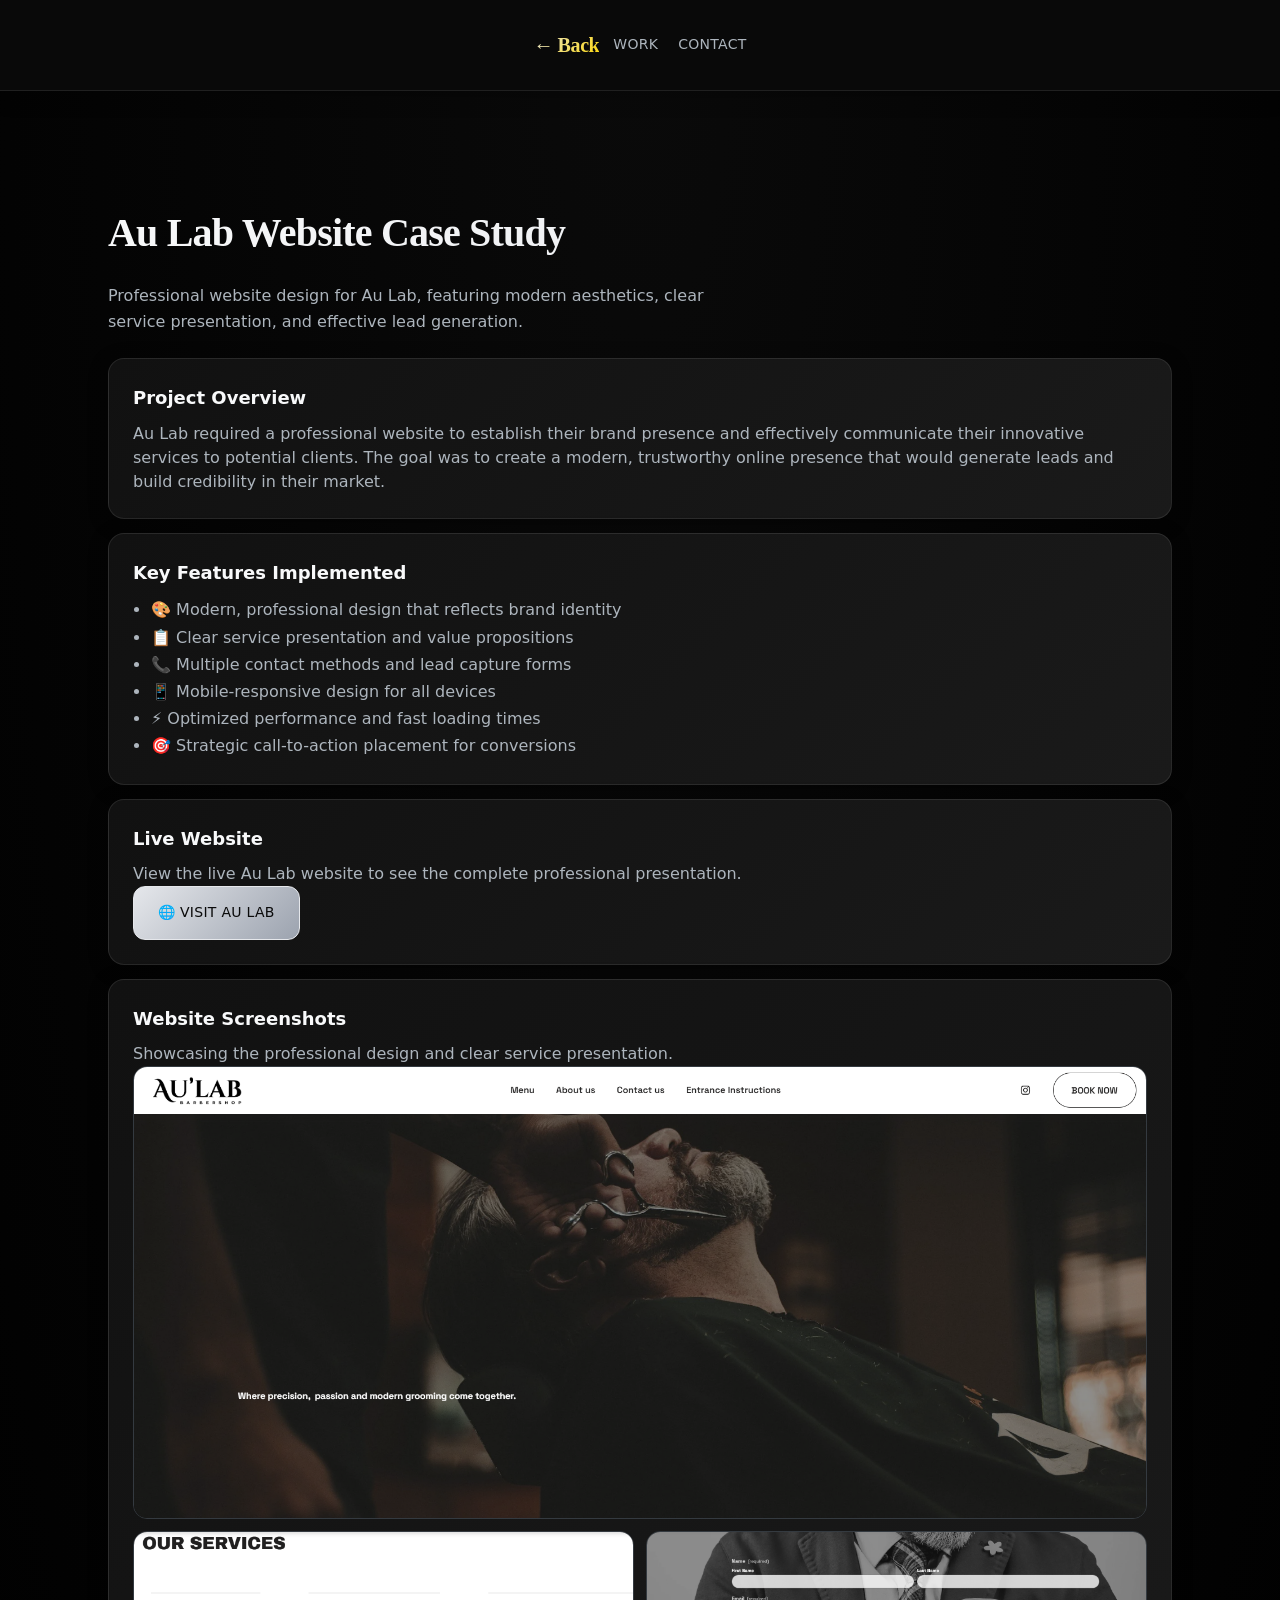
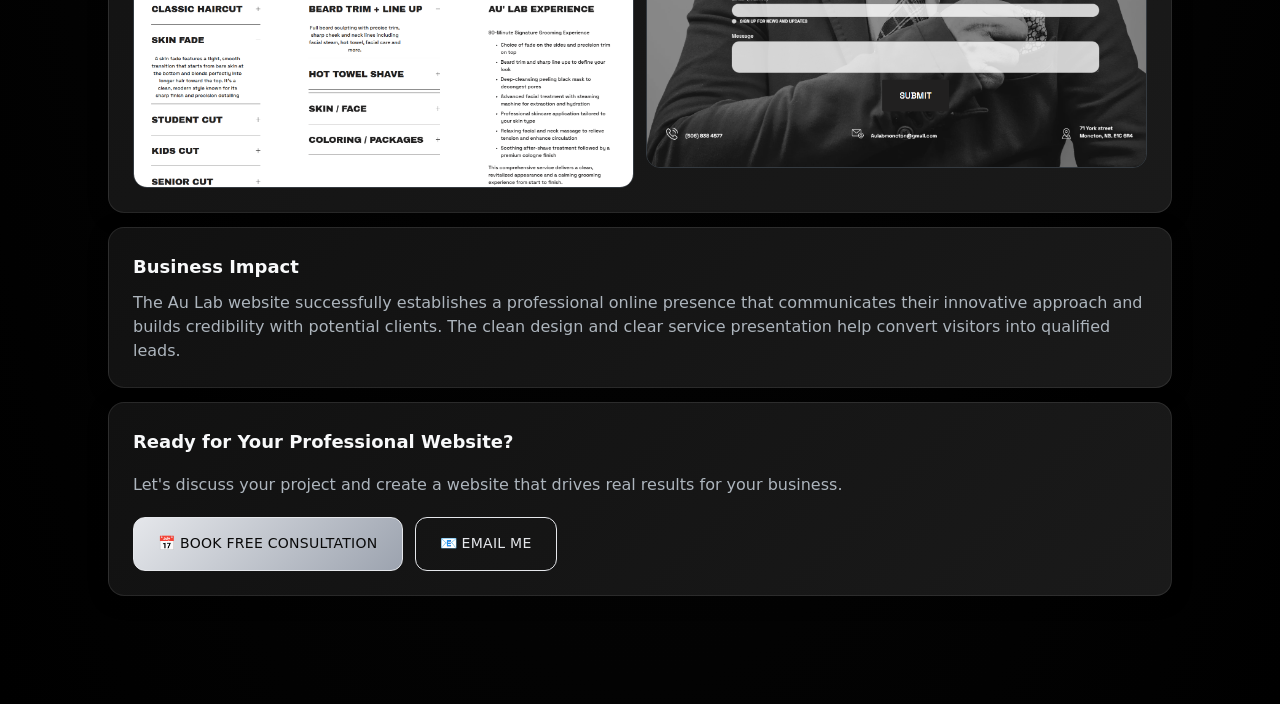
==== case-studies/barbershop.html @ aeabd838 "initial commit" ====
<!doctype html>
<html lang="en">
<head>
  <meta charset="utf-8" />
  <meta name="viewport" content="width=device-width, initial-scale=1" />
  <title>Au Lab Website Case Study — Ibrahim Jaber</title>
  <meta name="description" content="Professional website for Au Lab featuring modern design, service showcase, and lead generation. See how I created a compelling online presence for this innovative business." />
  <meta name="keywords" content="au lab website, professional services website, modern web design, lead generation, business website case study" />
  <link rel="stylesheet" href="../assets/styles.css" />
</head>

<body>
  <div class="nav">
    <div class="container" style="display:flex;align-items:center;justify-content:space-between;gap:14px;">
      <div class="brand"><a href="../index.html">← Back</a></div>
      <div class="navlinks">
        <a href="../index.html#work">Work</a>
        <a href="../index.html#contact">Contact</a>
      </div>
    </div>
  </div>

  <main class="container">
    <section class="section">
      <h2>Au Lab Website Case Study</h2>
      <p class="desc">Professional website design for Au Lab, featuring modern aesthetics, clear service presentation, and effective lead generation.</p>

      <div class="grid">
        <div class="card" style="grid-column:span 12;">
          <h3 style="margin-top:0;">Project Overview</h3>
          <p>Au Lab required a professional website to establish their brand presence and effectively communicate their innovative services to potential clients. The goal was to create a modern, trustworthy online presence that would generate leads and build credibility in their market.</p>
        </div>

        <div class="card" style="grid-column:span 12;">
          <h3 style="margin-top:0;">Key Features Implemented</h3>
          <ul style="color:var(--muted);margin:0;padding-left:18px;">
            <li>🎨 Modern, professional design that reflects brand identity</li>
            <li>📋 Clear service presentation and value propositions</li>
            <li>📞 Multiple contact methods and lead capture forms</li>
            <li>📱 Mobile-responsive design for all devices</li>
            <li>⚡ Optimized performance and fast loading times</li>
            <li>🎯 Strategic call-to-action placement for conversions</li>
          </ul>
        </div>

        <div class="card" style="grid-column:span 12;">
          <h3 style="margin-top:0;">Live Website</h3>
          <p style="color:var(--muted);margin-top:0;">View the live Au Lab website to see the complete professional presentation.</p>
          <a class="btn primary" href="https://aulab.net" target="_blank" rel="noopener">🌐 Visit Au Lab</a>
        </div>

        <div class="card" style="grid-column:span 12;">
          <h3 style="margin-top:0;">Website Screenshots</h3>
          <p style="color:var(--muted);margin-top:0;">Showcasing the professional design and clear service presentation.</p>
          <div style="display:grid;grid-template-columns:repeat(12,1fr);gap:12px;">
            <img src="../assets/img/barbershop/home-page.png" alt="Au Lab home page showcasing professional services" style="width:100%;border-radius:14px;border:1px solid var(--line);grid-column:span 12;">
            <img src="../assets/img/barbershop/services.png" alt="Au Lab services section with detailed offerings" style="width:100%;border-radius:14px;border:1px solid var(--line);grid-column:span 6;">
            <img src="../assets/img/barbershop/contact-us.png" alt="Au Lab contact section with lead generation" style="width:100%;border-radius:14px;border:1px solid var(--line);grid-column:span 6;">
          </div>
        </div>

        <div class="card" style="grid-column:span 12;">
          <h3 style="margin-top:0;">Business Impact</h3>
          <p>The Au Lab website successfully establishes a professional online presence that communicates their innovative approach and builds credibility with potential clients. The clean design and clear service presentation help convert visitors into qualified leads.</p>
        </div>

        <div class="card" style="grid-column:span 12;">
          <h3 style="margin-bottom: 16px;">Ready for Your Professional Website?</h3>
          <p style="margin-bottom: 20px; color: var(--muted);">Let's discuss your project and create a website that drives real results for your business.</p>
          <div style="display: flex; gap: 12px; flex-wrap: wrap;">
            <a class="btn primary" href="https://calendly.com/jber595/free-30-min-website-audit-and-consultation" target="_blank" rel="noopener">📅 Book Free Consultation</a>
            <a class="btn secondary" href="mailto:Jber595@gmail.com?subject=Website%20Project%20Inquiry">📧 Email Me</a>
          </div>
        </div>
      </div>
    </section>
  </main>
</body>
</html>
---- assets/styles.css ----
:root{
    /* Obsidian & Platinum Luxury Theme */
    --bg:#0a0a0a;           /* Deep obsidian black */
    --card:#111111;         /* Rich charcoal */
    --card-alt:#1a1a1a;     /* Slightly lighter charcoal */
    --text:#f8f9fa;          /* Platinum white */
    --text-secondary:#e9ecef; /* Silver */
    --muted:#adb5bd;         /* Muted silver */
    --line:#343a40;          /* Dark metallic */
    --accent:#e5e7eb;        /* Platinum silver */
    --accent-light:#f9fafb;  /* Bright platinum */
    --accent-gold:#ffd700;   /* Subtle gold accent */
    --shadow:rgba(0,0,0,0.3);      /* Deep shadows */
    --shadow-hover:rgba(0,0,0,0.5); /* Dramatic hover */
    --glow:rgba(229,231,235,0.1);  /* Subtle metallic glow */

    /* Premium spacing */
    --space-xs:0.5rem;
    --space-sm:0.75rem;
    --space-md:1rem;
    --space-lg:1.5rem;
    --space-xl:2rem;
    --space-2xl:3rem;

    /* Luxury radii */
    --radius-sm:6px;
    --radius-md:12px;
    --radius-lg:16px;
    --radius-xl:24px;
  }
  
  *{box-sizing:border-box}
  html,body{margin:0;padding:0}
  body{
    font-family: 'Inter', ui-sans-serif, system-ui, -apple-system, Segoe UI, Roboto, Arial, sans-serif;
    font-weight:400;
    font-size:16px;
    line-height:1.7;
    background: radial-gradient(ellipse at top, var(--bg) 0%, #000000 100%);
    color:var(--text);
    -webkit-font-smoothing:antialiased;
    -moz-osx-font-smoothing:grayscale;
  }
  
  html{scroll-behavior:smooth}

  a{color:inherit;text-decoration:none}
  a:hover{opacity:.8}

  .btn:focus-visible,
  a:focus-visible{
    outline:2px solid var(--accent);
    outline-offset:2px;
  }
  
  .container{max-width:1100px;margin:0 auto;padding:28px 18px}
  .nav{
    display:flex;align-items:center;justify-content:space-between;
    position:sticky;top:0;backdrop-filter: blur(20px);
    background: rgba(10,10,10,0.95);
    border-bottom:1px solid rgba(229,231,235,0.1);
    box-shadow: 0 4px 20px var(--shadow);
    z-index:10;
    transition: all 0.4s cubic-bezier(0.4,0,0.2,1);
  }
  .brand{
    font-family:'Playfair Display', serif;
    font-weight:600;
    font-size:20px;
    letter-spacing:-0.02em;
    background: linear-gradient(135deg, var(--accent) 0%, var(--accent-gold) 100%);
    -webkit-background-clip:text;
    -webkit-text-fill-color:transparent;
    background-clip:text;
  }
  .navlinks{display:flex;gap:20px;flex-wrap:wrap}
  .navlinks a{
    color:var(--muted);
    font-weight:500;
    font-size:14px;
    letter-spacing:0.02em;
    text-transform:uppercase;
    transition: all 0.3s ease;
  }
  .navlinks a:hover{color:var(--accent)}
  .navlinks a.active{color:var(--accent);font-weight:600}
  
  .hero{padding:6rem 0 4rem;text-align:center}
  .kicker{
    color:var(--accent);
    font-family:'Playfair Display', serif;
    font-weight:500;
    font-size:16px;
    letter-spacing:0.2em;
    text-transform:uppercase;
    margin-bottom:16px;
    opacity:0.9;
  }
  h1{
    font-family:'Playfair Display', serif;
    font-weight:600;
    font-size:clamp(3rem, 8vw, 4.5rem);
    line-height:1.1;
    margin:0 0 24px;
    background: linear-gradient(135deg, var(--text) 0%, var(--accent) 100%);
    -webkit-background-clip:text;
    -webkit-text-fill-color:transparent;
    background-clip:text;
    letter-spacing:-0.02em;
  }
  .sub{max-width:680px;color:var(--muted);font-size:18px;margin:0 auto 32px;line-height:1.6;font-weight:400}

  /* Proof Bar */
  .proof-bar{
    background: linear-gradient(135deg, var(--card) 0%, var(--card-alt) 100%);
    border:1px solid rgba(229,231,235,0.1);
    border-radius:16px;
    padding:32px;
    margin:3rem 0;
    box-shadow: 0 8px 32px var(--shadow);
  }
  .proof-grid{display:grid;grid-template-columns:repeat(auto-fit,minmax(160px,1fr));gap:32px;text-align:center}
  .proof-number{
    font-family:'Playfair Display', serif;
    font-size:36px;
    font-weight:700;
    color:var(--accent);
    margin-bottom:8px;
    background: linear-gradient(135deg, var(--accent) 0%, var(--accent-gold) 50%);
    -webkit-background-clip:text;
    -webkit-text-fill-color:transparent;
    background-clip:text;
  }
  .proof-label{color:var(--muted);font-size:12px;text-transform:uppercase;letter-spacing:0.15em;font-weight:500}

  .cta{display:flex;gap:12px;flex-wrap:wrap;margin:18px 0 6px}
  .btn{
    display:inline-flex;align-items:center;justify-content:center;
    padding:14px 24px;
    border-radius:12px;
    border:1px solid rgba(229,231,235,0.2);
    background: linear-gradient(135deg, var(--card) 0%, var(--card-alt) 100%);
    color:var(--text);
    font-weight:500;
    font-size:14px;
    letter-spacing:0.02em;
    text-transform:uppercase;
    transition: all 0.3s cubic-bezier(0.4,0,0.2,1);
    cursor:pointer;
    position:relative;
    overflow:hidden;
  }

  .btn::before{
    content:'';
    position:absolute;
    top:0;left:0;right:0;bottom:0;
    background: linear-gradient(135deg, rgba(229,231,235,0.1) 0%, rgba(255,215,0,0.05) 100%);
    opacity:0;
    transition: opacity 0.3s ease;
  }

  .btn:hover{
    transform: translateY(-2px);
    border-color: var(--accent);
    box-shadow: 0 8px 25px var(--shadow-hover), 0 0 20px rgba(229,231,235,0.1);
  }

  .btn:hover::before{opacity:1}

  .btn.primary{
    background: linear-gradient(135deg, var(--accent) 0%, #9ca3af 100%);
    color: var(--bg);
    border-color: var(--accent);
  }

  .btn.primary:hover{
    background: linear-gradient(135deg, #f9fafb 0%, var(--accent) 100%);
    color: var(--bg);
    box-shadow: 0 8px 25px rgba(229,231,235,0.3), 0 0 30px rgba(229,231,235,0.2);
  }

  .btn.secondary{
    background: transparent;
    color: var(--accent);
    border-color: var(--accent);
  }

  .btn.secondary:hover{
    background: rgba(229,231,235,0.1);
    color: var(--accent-light);
  }
  
  .grid{display:grid;grid-template-columns:repeat(12,1fr);gap:14px;margin:22px 0}
  .card{
    grid-column: span 6;
    background: linear-gradient(135deg, var(--card) 0%, var(--card-alt) 100%);
    border:1px solid rgba(229,231,235,0.1);
    border-radius:16px;
    padding:24px;
    box-shadow: 0 4px 20px var(--shadow);
    transition: all 0.4s cubic-bezier(0.4,0,0.2,1);
    position:relative;
    overflow:hidden;
  }

  .card::before{
    content:'';
    position:absolute;
    top:0;left:0;right:0;bottom:0;
    background: linear-gradient(135deg, rgba(229,231,235,0.05) 0%, transparent 50%);
    opacity:0;
    transition: opacity 0.3s ease;
  }

  .card:hover{
    transform: translateY(-4px);
    box-shadow: 0 12px 40px var(--shadow-hover), 0 0 20px rgba(229,231,235,0.1);
    border-color: rgba(229,231,235,0.2);
  }

  .card:hover::before{opacity:1}

  .card h3{margin:0 0 8px;font-size:18px;font-weight:600}
  .card p{margin:0;color:var(--muted);line-height:1.5}

  /* Package Cards */
  .package-card{position:relative;text-align:center}
  .package-card ul{text-align:left;margin:16px 0;padding-left:20px}
  .package-card li{margin-bottom:8px}
  .package-card.featured{border-color:var(--accent);box-shadow:0 0 0 2px rgba(59,130,246,0.1)}
  .package-card .badge{position:absolute;top:-12px;left:50%;transform:translateX(-50%);background:var(--accent);color:white;padding:4px 12px;border-radius:20px;font-size:12px;font-weight:600}

  /* Process Section */
  .process-grid{display:grid;grid-template-columns:repeat(auto-fit,minmax(250px,1fr));gap:32px;margin:40px 0}
  .process-step{text-align:center}
  .step-number{
    font-family:'Playfair Display', serif;
    font-size:36px;
    font-weight:700;
    margin-bottom:8px;
    background: linear-gradient(135deg, var(--accent) 0%, var(--accent-gold) 100%);
    -webkit-background-clip:text;
    -webkit-text-fill-color:transparent;
    background-clip:text;
  }
  .process-step h4{margin:0 0 8px;font-size:18px}
  .process-step p{margin:0;color:var(--muted);line-height:1.5}

  .section{margin:5rem 0}
  .section h2{
    font-family:'Playfair Display', serif;
    font-weight:600;
    margin:0 0 16px;
    font-size:clamp(2rem, 5vw, 2.5rem);
    letter-spacing:-0.02em;
    background: linear-gradient(135deg, var(--text) 0%, var(--accent) 100%);
    -webkit-background-clip:text;
    -webkit-text-fill-color:transparent;
    background-clip:text;
  }
  .section .desc{color:var(--muted);margin:0 0 24px;font-size:16px;line-height:1.6;max-width:600px}

  /* About section layout */
  .about-content{display:grid;grid-template-columns:200px 1fr;gap:32px;align-items:start;margin-top:24px}
  .headshot{
    width:100%;
    height:200px;
    object-fit:cover;
    border-radius:12px;
    border:2px solid rgba(229,231,235,0.2);
    box-shadow:0 8px 24px var(--shadow);
  }
  .about-text .desc{margin-bottom:16px}
  
  .work{
    display:grid;grid-template-columns:repeat(12,1fr);gap:14px;
  }
  .workItem{
    grid-column: span 6;
    background: linear-gradient(135deg, var(--card) 0%, var(--card-alt) 100%);
    border:1px solid rgba(229,231,235,0.1);
    border-radius:16px;
    overflow:hidden;
    box-shadow: 0 4px 20px var(--shadow);
    transition: all 0.4s cubic-bezier(0.4,0,0.2,1);
    text-decoration: none;
    color: inherit;
    position:relative;
  }

  /* Gradient border effect */
  .workItem::after{
    content:'';
    position:absolute;
    top:-1px;left:-1px;right:-1px;bottom:-1px;
    background: linear-gradient(135deg, var(--accent) 0%, var(--accent-gold) 100%);
    border-radius:17px;
    z-index:-1;
    opacity:0;
    transition: opacity 0.3s ease;
  }

  .workItem::before{
    content:'';
    position:absolute;
    top:0;left:0;right:0;bottom:0;
    background: linear-gradient(135deg, rgba(229,231,235,0.05) 0%, transparent 50%);
    opacity:0;
    transition: opacity 0.3s ease;
  }

  .workItem:hover{
    transform: translateY(-6px);
    box-shadow: 0 16px 40px var(--shadow-hover), 0 0 25px rgba(229,231,235,0.15);
    border-color: rgba(229,231,235,0.3);
  }

  .workItem:hover::after{opacity:0.6}
  .workItem:hover::before{opacity:1}

  /* Ensure content stays above borders */
  .workItem > *{position:relative;z-index:1}

  .thumb{
    height:160px;
    background: linear-gradient(135deg, var(--accent-light) 0%, rgba(59,130,246,0.1) 100%);
    border-bottom:1px solid var(--line);
    display: flex;
    align-items: center;
    justify-content: center;
    font-size: 48px;
    color: var(--accent);
    overflow: hidden;
  }

  .thumb img{
    width: 100%;
    height: 100%;
    object-fit: cover;
    border-radius: 12px;
    transition: transform 0.3s ease;
  }

  .workItem:hover .thumb img{
    transform: scale(1.05);
  }
  .workBody{padding:14px}
  .workTitle{display:flex;align-items:center;justify-content:space-between;gap:10px}
  .badge{
    font-size:12px;color:var(--accent);font-weight:500;
    border:1px solid var(--accent-light);
    background: var(--accent-light);
    padding:4px 8px;border-radius:12px;
  }

  .meta{margin-top:8px;color:var(--muted);font-size:14px}
  
  .footer{
    border-top:1px solid rgba(229,231,235,0.1);
    margin-top:80px;
    padding:40px 0;
    color:var(--muted);
    font-size:14px;
    text-align: center;
    background: linear-gradient(135deg, var(--card-alt) 0%, var(--bg) 100%);
  }
  
  code{
    background: rgba(32,38,52,.45);
    padding:2px 6px;
    border-radius:8px;
    border:1px solid rgba(32,38,52,.8);
  }
  
  /* Scroll Reveal Animations */
  .reveal {
    opacity: 0;
    transform: translateY(30px);
    transition: all 0.6s cubic-bezier(0.4, 0, 0.2, 1);
  }

  .reveal.show {
    opacity: 1;
    transform: translateY(0);
  }

  /* Stagger delays */
  .delay-1 { transition-delay: 0.1s; }
  .delay-2 { transition-delay: 0.2s; }
  .delay-3 { transition-delay: 0.3s; }
  .delay-4 { transition-delay: 0.4s; }
  .delay-5 { transition-delay: 0.5s; }

  /* Respect reduced motion */
  @media (prefers-reduced-motion: reduce) {
    .reveal {
      opacity: 1;
      transform: none;
      transition: none;
    }
  }

  /* Active nav highlighting */
  .navlinks a.active {
    color: var(--accent);
    font-weight: 600;
  }

  /* Calendly Widget Styling */
  .calendly-inline-widget {
    margin: 24px 0;
    border-radius: 16px;
    overflow: hidden;
    box-shadow: 0 8px 32px var(--shadow), 0 0 20px rgba(229,231,235,0.1);
    border:1px solid rgba(229,231,235,0.1);
  }

  @media (max-width: 768px){
    .container{padding:24px 20px}
    .hero{padding:4rem 0 3rem}
    .navlinks{display:none} /* Hide nav on mobile for cleaner look */
    .cta{flex-direction:column;gap:16px}
    .btn{width:100%;justify-content:center;padding:16px 20px}
    .card{grid-column: span 12;padding:20px}
    .workItem{grid-column: span 12}
    .section{margin:4rem 0}

    /* Mobile responsive for premium sections */
    .proof-grid{grid-template-columns:repeat(2,1fr);gap:20px}
    .proof-bar{padding:24px 20px}
    .process-grid{grid-template-columns:1fr;gap:24px}
    .step-number{font-size:28px}

    /* About section mobile */
    .about-content{grid-template-columns:1fr;text-align:center}
    .headshot{width:150px;height:150px;margin:0 auto}

    /* Mobile Calendly widget */
    .calendly-inline-widget {
      height: 600px !important;
      min-width: 100% !important;
    }

    /* Mobile typography adjustments */
    h1{font-size:clamp(2.5rem, 10vw, 3.5rem)}
    .kicker{font-size:14px;margin-bottom:12px}
    .sub{font-size:16px;margin-bottom:24px}
  }
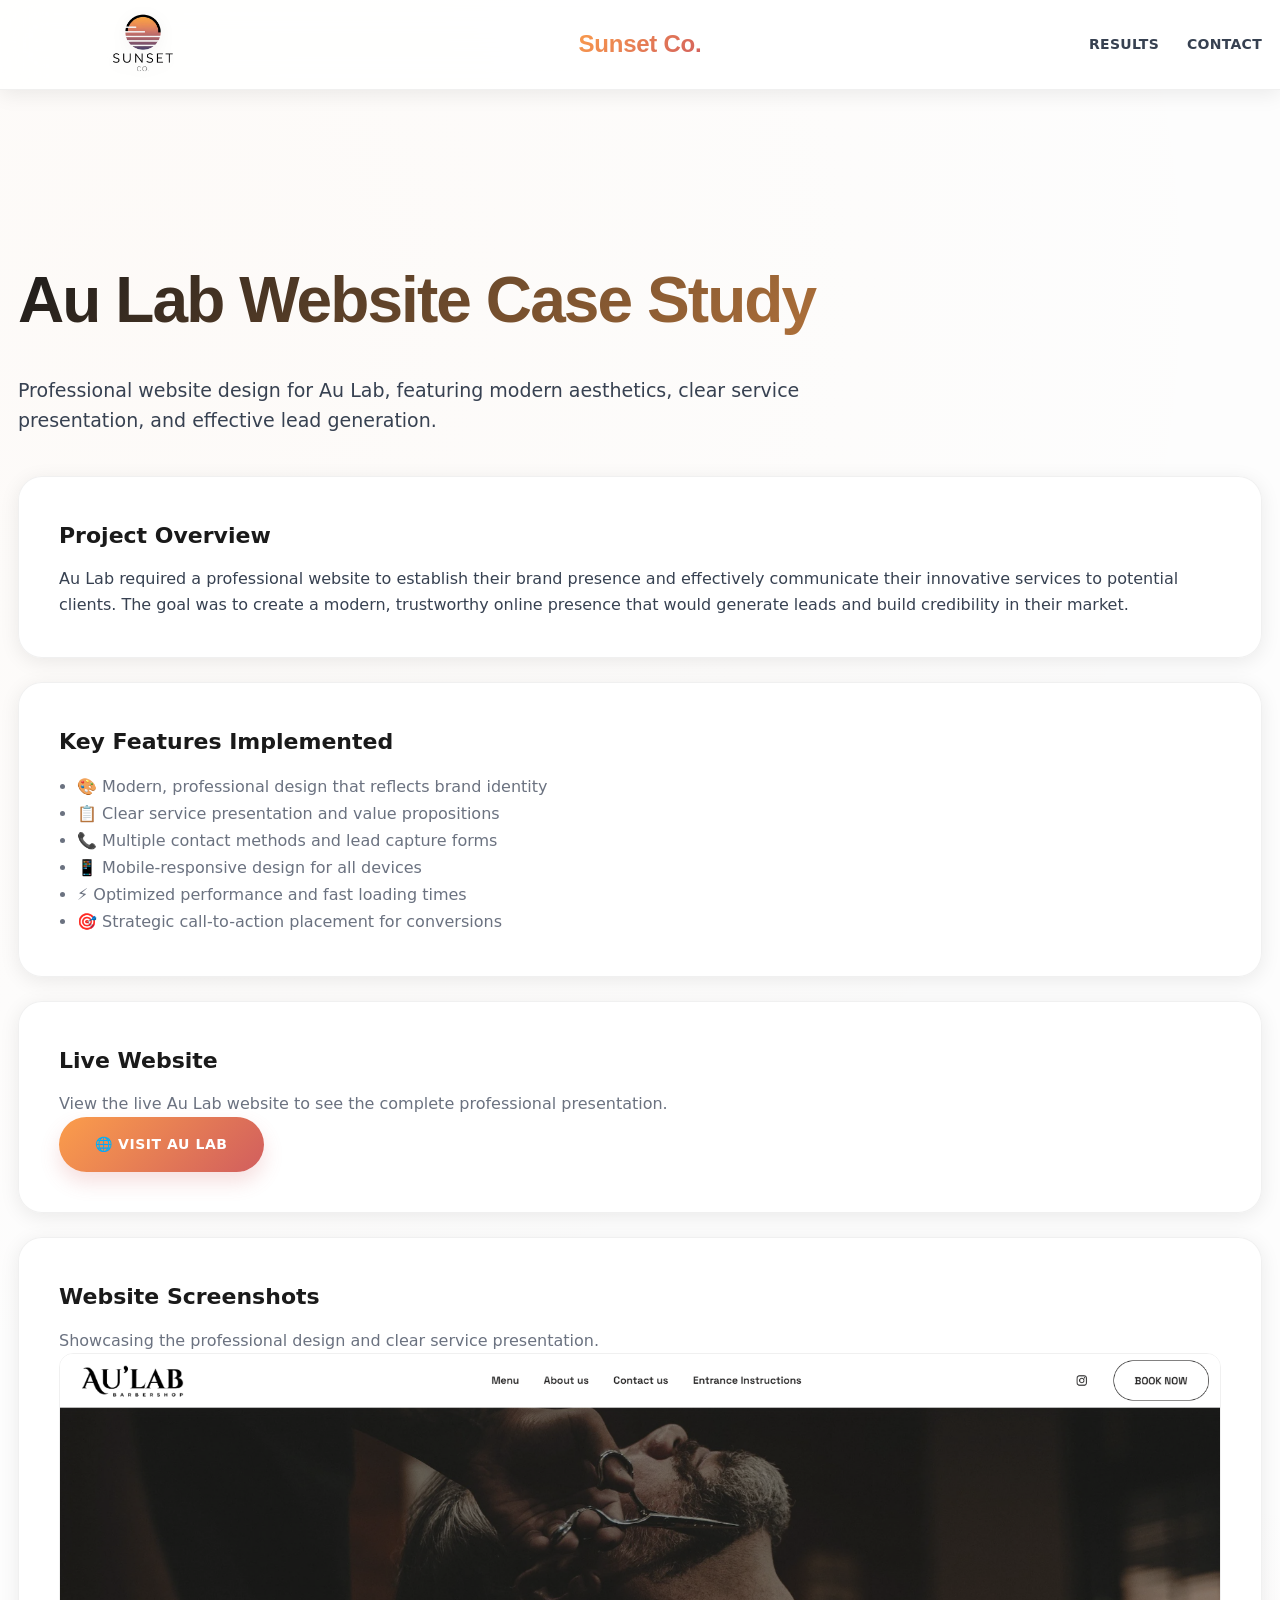
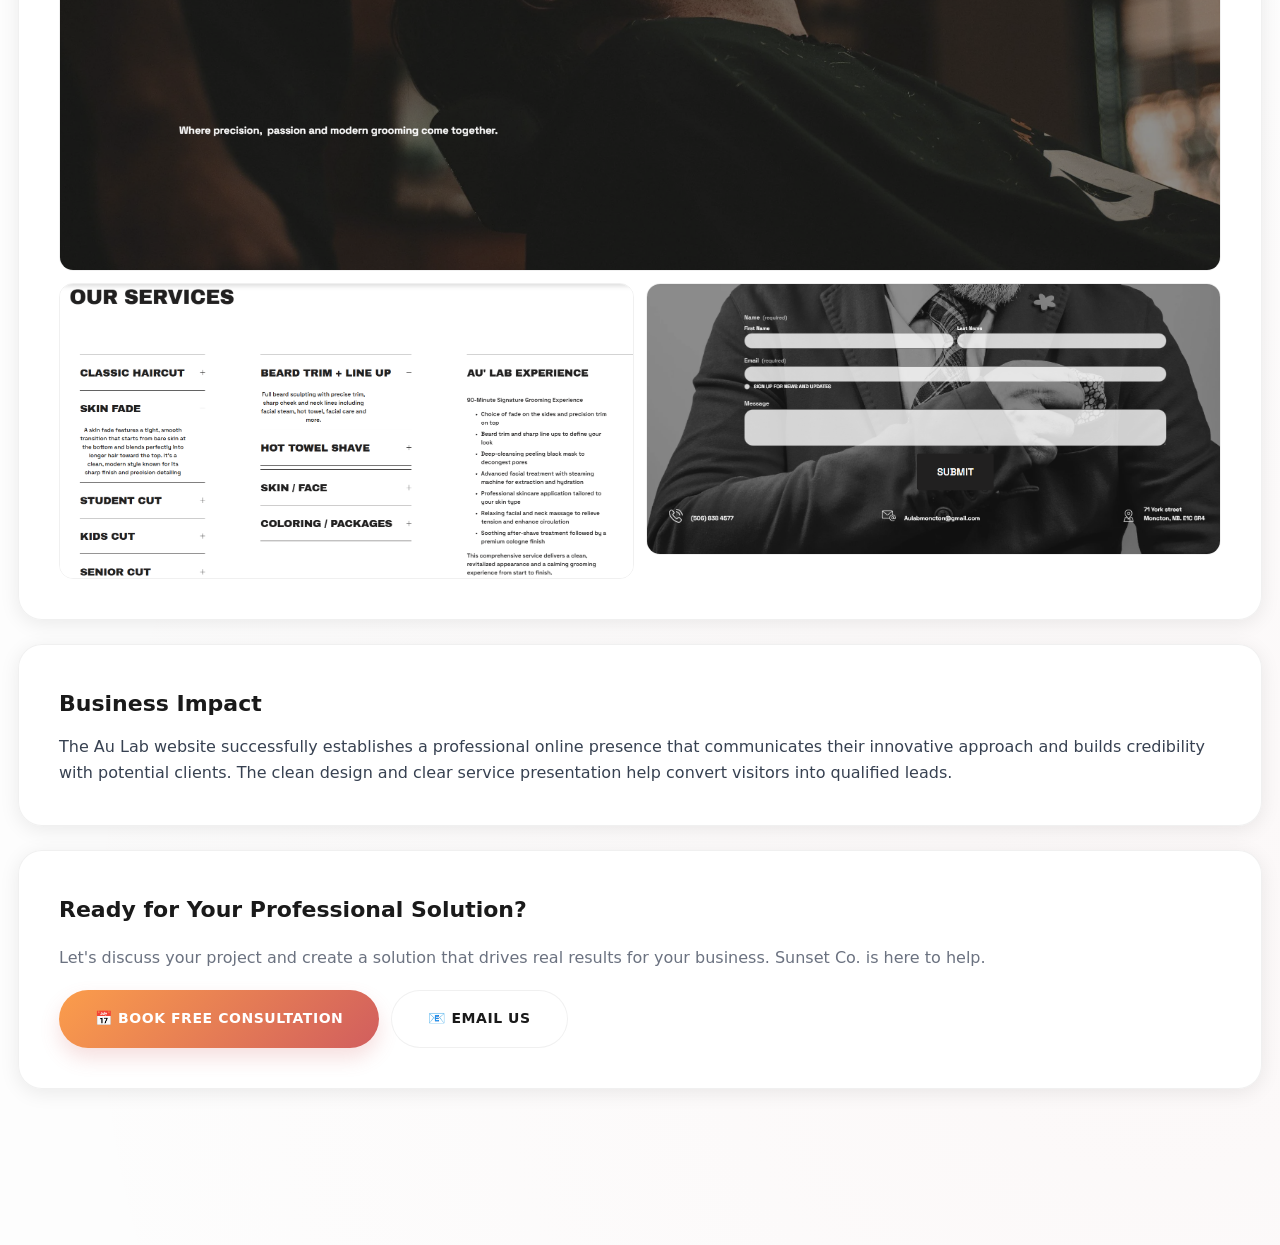
==== commit 0b6fba50: "update site theme and added more projects" ====
--- a/case-studies/barbershop.html
+++ b/case-studies/barbershop.html
@@ -1,20 +1,28 @@
 <!doctype html>
 <html lang="en">
+
 <head>
   <meta charset="utf-8" />
   <meta name="viewport" content="width=device-width, initial-scale=1" />
-  <title>Au Lab Website Case Study — Ibrahim Jaber</title>
-  <meta name="description" content="Professional website for Au Lab featuring modern design, service showcase, and lead generation. See how I created a compelling online presence for this innovative business." />
-  <meta name="keywords" content="au lab website, professional services website, modern web design, lead generation, business website case study" />
+  <title>Au Lab Professional Site — Sunset Co. Case Study</title>
+  <meta name="description"
+    content="Professional website for Au Lab featuring modern design, service showcase, and lead generation. See how I created a compelling online presence for this innovative business." />
+  <meta name="keywords"
+    content="au lab website, professional services website, modern web design, lead generation, business website case study" />
   <link rel="stylesheet" href="../assets/styles.css" />
 </head>
 
 <body>
   <div class="nav">
-    <div class="container" style="display:flex;align-items:center;justify-content:space-between;gap:14px;">
-      <div class="brand"><a href="../index.html">← Back</a></div>
-      <div class="navlinks">
-        <a href="../index.html#work">Work</a>
+    <div class="container nav-container">
+      <div class="nav-left">
+        <a href="../index.html">
+          <img src="../assets/img/logo/logo-transparent.png" alt="Sunset Co. Logo" class="nav-logo">
+        </a>
+      </div>
+      <div class="brand">Sunset Co.</div>
+      <div class="navlinks nav-right">
+        <a href="../index.html#work">Results</a>
         <a href="../index.html#contact">Contact</a>
       </div>
     </div>
@@ -23,12 +31,15 @@
   <main class="container">
     <section class="section">
       <h2>Au Lab Website Case Study</h2>
-      <p class="desc">Professional website design for Au Lab, featuring modern aesthetics, clear service presentation, and effective lead generation.</p>
+      <p class="desc">Professional website design for Au Lab, featuring modern aesthetics, clear service presentation,
+        and effective lead generation.</p>
 
       <div class="grid">
         <div class="card" style="grid-column:span 12;">
           <h3 style="margin-top:0;">Project Overview</h3>
-          <p>Au Lab required a professional website to establish their brand presence and effectively communicate their innovative services to potential clients. The goal was to create a modern, trustworthy online presence that would generate leads and build credibility in their market.</p>
+          <p>Au Lab required a professional website to establish their brand presence and effectively communicate their
+            innovative services to potential clients. The goal was to create a modern, trustworthy online presence that
+            would generate leads and build credibility in their market.</p>
         </div>
 
         <div class="card" style="grid-column:span 12;">
@@ -45,35 +56,44 @@
 
         <div class="card" style="grid-column:span 12;">
           <h3 style="margin-top:0;">Live Website</h3>
-          <p style="color:var(--muted);margin-top:0;">View the live Au Lab website to see the complete professional presentation.</p>
+          <p style="color:var(--muted);margin-top:0;">View the live Au Lab website to see the complete professional
+            presentation.</p>
           <a class="btn primary" href="https://aulab.net" target="_blank" rel="noopener">🌐 Visit Au Lab</a>
         </div>
 
         <div class="card" style="grid-column:span 12;">
           <h3 style="margin-top:0;">Website Screenshots</h3>
-          <p style="color:var(--muted);margin-top:0;">Showcasing the professional design and clear service presentation.</p>
+          <p style="color:var(--muted);margin-top:0;">Showcasing the professional design and clear service presentation.
+          </p>
           <div style="display:grid;grid-template-columns:repeat(12,1fr);gap:12px;">
-            <img src="../assets/img/barbershop/home-page.png" alt="Au Lab home page showcasing professional services" style="width:100%;border-radius:14px;border:1px solid var(--line);grid-column:span 12;">
-            <img src="../assets/img/barbershop/services.png" alt="Au Lab services section with detailed offerings" style="width:100%;border-radius:14px;border:1px solid var(--line);grid-column:span 6;">
-            <img src="../assets/img/barbershop/contact-us.png" alt="Au Lab contact section with lead generation" style="width:100%;border-radius:14px;border:1px solid var(--line);grid-column:span 6;">
+            <img src="../assets/img/barbershop/home-page.png" alt="Au Lab home page showcasing professional services"
+              style="width:100%;border-radius:14px;border:1px solid var(--line);grid-column:span 12;">
+            <img src="../assets/img/barbershop/services.png" alt="Au Lab services section with detailed offerings"
+              style="width:100%;border-radius:14px;border:1px solid var(--line);grid-column:span 6;">
+            <img src="../assets/img/barbershop/contact-us.png" alt="Au Lab contact section with lead generation"
+              style="width:100%;border-radius:14px;border:1px solid var(--line);grid-column:span 6;">
           </div>
         </div>
 
         <div class="card" style="grid-column:span 12;">
           <h3 style="margin-top:0;">Business Impact</h3>
-          <p>The Au Lab website successfully establishes a professional online presence that communicates their innovative approach and builds credibility with potential clients. The clean design and clear service presentation help convert visitors into qualified leads.</p>
+          <p>The Au Lab website successfully establishes a professional online presence that communicates their
+            innovative approach and builds credibility with potential clients. The clean design and clear service
+            presentation help convert visitors into qualified leads.</p>
         </div>
 
         <div class="card" style="grid-column:span 12;">
-          <h3 style="margin-bottom: 16px;">Ready for Your Professional Website?</h3>
-          <p style="margin-bottom: 20px; color: var(--muted);">Let's discuss your project and create a website that drives real results for your business.</p>
+          <h3 style="margin-bottom: 16px;">Ready for Your Professional Solution?</h3>
+          <p style="margin-bottom: 20px; color: var(--muted);">Let's discuss your project and create a solution that
+            drives real results for your business. Sunset Co. is here to help.</p>
           <div style="display: flex; gap: 12px; flex-wrap: wrap;">
-            <a class="btn primary" href="https://calendly.com/jber595/free-30-min-website-audit-and-consultation" target="_blank" rel="noopener">📅 Book Free Consultation</a>
-            <a class="btn secondary" href="mailto:Jber595@gmail.com?subject=Website%20Project%20Inquiry">📧 Email Me</a>
+            <a class="btn primary" href="#contact">📅 Book Free Consultation</a>
+            <a class="btn secondary" href="mailto:contact@sunsetco.com">📧 Email Us</a>
           </div>
         </div>
       </div>
     </section>
   </main>
 </body>
-</html>
+
+</html>
--- a/assets/styles.css
+++ b/assets/styles.css
@@ -1,450 +1,912 @@
-:root{
-    /* Obsidian & Platinum Luxury Theme */
-    --bg:#0a0a0a;           /* Deep obsidian black */
-    --card:#111111;         /* Rich charcoal */
-    --card-alt:#1a1a1a;     /* Slightly lighter charcoal */
-    --text:#f8f9fa;          /* Platinum white */
-    --text-secondary:#e9ecef; /* Silver */
-    --muted:#adb5bd;         /* Muted silver */
-    --line:#343a40;          /* Dark metallic */
-    --accent:#e5e7eb;        /* Platinum silver */
-    --accent-light:#f9fafb;  /* Bright platinum */
-    --accent-gold:#ffd700;   /* Subtle gold accent */
-    --shadow:rgba(0,0,0,0.3);      /* Deep shadows */
-    --shadow-hover:rgba(0,0,0,0.5); /* Dramatic hover */
-    --glow:rgba(229,231,235,0.1);  /* Subtle metallic glow */
-
-    /* Premium spacing */
-    --space-xs:0.5rem;
-    --space-sm:0.75rem;
-    --space-md:1rem;
-    --space-lg:1.5rem;
-    --space-xl:2rem;
-    --space-2xl:3rem;
-
-    /* Luxury radii */
-    --radius-sm:6px;
-    --radius-md:12px;
-    --radius-lg:16px;
-    --radius-xl:24px;
-  }
-  
-  *{box-sizing:border-box}
-  html,body{margin:0;padding:0}
-  body{
-    font-family: 'Inter', ui-sans-serif, system-ui, -apple-system, Segoe UI, Roboto, Arial, sans-serif;
-    font-weight:400;
-    font-size:16px;
-    line-height:1.7;
-    background: radial-gradient(ellipse at top, var(--bg) 0%, #000000 100%);
-    color:var(--text);
-    -webkit-font-smoothing:antialiased;
-    -moz-osx-font-smoothing:grayscale;
-  }
-  
-  html{scroll-behavior:smooth}
-
-  a{color:inherit;text-decoration:none}
-  a:hover{opacity:.8}
-
-  .btn:focus-visible,
-  a:focus-visible{
-    outline:2px solid var(--accent);
-    outline-offset:2px;
-  }
-  
-  .container{max-width:1100px;margin:0 auto;padding:28px 18px}
-  .nav{
-    display:flex;align-items:center;justify-content:space-between;
-    position:sticky;top:0;backdrop-filter: blur(20px);
-    background: rgba(10,10,10,0.95);
-    border-bottom:1px solid rgba(229,231,235,0.1);
-    box-shadow: 0 4px 20px var(--shadow);
-    z-index:10;
-    transition: all 0.4s cubic-bezier(0.4,0,0.2,1);
-  }
-  .brand{
-    font-family:'Playfair Display', serif;
-    font-weight:600;
-    font-size:20px;
-    letter-spacing:-0.02em;
-    background: linear-gradient(135deg, var(--accent) 0%, var(--accent-gold) 100%);
-    -webkit-background-clip:text;
-    -webkit-text-fill-color:transparent;
-    background-clip:text;
-  }
-  .navlinks{display:flex;gap:20px;flex-wrap:wrap}
-  .navlinks a{
-    color:var(--muted);
-    font-weight:500;
-    font-size:14px;
-    letter-spacing:0.02em;
-    text-transform:uppercase;
-    transition: all 0.3s ease;
-  }
-  .navlinks a:hover{color:var(--accent)}
-  .navlinks a.active{color:var(--accent);font-weight:600}
-  
-  .hero{padding:6rem 0 4rem;text-align:center}
-  .kicker{
-    color:var(--accent);
-    font-family:'Playfair Display', serif;
-    font-weight:500;
-    font-size:16px;
-    letter-spacing:0.2em;
-    text-transform:uppercase;
-    margin-bottom:16px;
-    opacity:0.9;
-  }
-  h1{
-    font-family:'Playfair Display', serif;
-    font-weight:600;
-    font-size:clamp(3rem, 8vw, 4.5rem);
-    line-height:1.1;
-    margin:0 0 24px;
-    background: linear-gradient(135deg, var(--text) 0%, var(--accent) 100%);
-    -webkit-background-clip:text;
-    -webkit-text-fill-color:transparent;
-    background-clip:text;
-    letter-spacing:-0.02em;
-  }
-  .sub{max-width:680px;color:var(--muted);font-size:18px;margin:0 auto 32px;line-height:1.6;font-weight:400}
-
-  /* Proof Bar */
-  .proof-bar{
-    background: linear-gradient(135deg, var(--card) 0%, var(--card-alt) 100%);
-    border:1px solid rgba(229,231,235,0.1);
-    border-radius:16px;
-    padding:32px;
-    margin:3rem 0;
-    box-shadow: 0 8px 32px var(--shadow);
-  }
-  .proof-grid{display:grid;grid-template-columns:repeat(auto-fit,minmax(160px,1fr));gap:32px;text-align:center}
-  .proof-number{
-    font-family:'Playfair Display', serif;
-    font-size:36px;
-    font-weight:700;
-    color:var(--accent);
-    margin-bottom:8px;
-    background: linear-gradient(135deg, var(--accent) 0%, var(--accent-gold) 50%);
-    -webkit-background-clip:text;
-    -webkit-text-fill-color:transparent;
-    background-clip:text;
-  }
-  .proof-label{color:var(--muted);font-size:12px;text-transform:uppercase;letter-spacing:0.15em;font-weight:500}
-
-  .cta{display:flex;gap:12px;flex-wrap:wrap;margin:18px 0 6px}
-  .btn{
-    display:inline-flex;align-items:center;justify-content:center;
-    padding:14px 24px;
-    border-radius:12px;
-    border:1px solid rgba(229,231,235,0.2);
-    background: linear-gradient(135deg, var(--card) 0%, var(--card-alt) 100%);
-    color:var(--text);
-    font-weight:500;
-    font-size:14px;
-    letter-spacing:0.02em;
-    text-transform:uppercase;
-    transition: all 0.3s cubic-bezier(0.4,0,0.2,1);
-    cursor:pointer;
-    position:relative;
-    overflow:hidden;
-  }
-
-  .btn::before{
-    content:'';
-    position:absolute;
-    top:0;left:0;right:0;bottom:0;
-    background: linear-gradient(135deg, rgba(229,231,235,0.1) 0%, rgba(255,215,0,0.05) 100%);
-    opacity:0;
-    transition: opacity 0.3s ease;
-  }
-
-  .btn:hover{
-    transform: translateY(-2px);
-    border-color: var(--accent);
-    box-shadow: 0 8px 25px var(--shadow-hover), 0 0 20px rgba(229,231,235,0.1);
-  }
-
-  .btn:hover::before{opacity:1}
-
-  .btn.primary{
-    background: linear-gradient(135deg, var(--accent) 0%, #9ca3af 100%);
-    color: var(--bg);
-    border-color: var(--accent);
-  }
-
-  .btn.primary:hover{
-    background: linear-gradient(135deg, #f9fafb 0%, var(--accent) 100%);
-    color: var(--bg);
-    box-shadow: 0 8px 25px rgba(229,231,235,0.3), 0 0 30px rgba(229,231,235,0.2);
-  }
-
-  .btn.secondary{
-    background: transparent;
-    color: var(--accent);
-    border-color: var(--accent);
-  }
-
-  .btn.secondary:hover{
-    background: rgba(229,231,235,0.1);
-    color: var(--accent-light);
-  }
-  
-  .grid{display:grid;grid-template-columns:repeat(12,1fr);gap:14px;margin:22px 0}
-  .card{
-    grid-column: span 6;
-    background: linear-gradient(135deg, var(--card) 0%, var(--card-alt) 100%);
-    border:1px solid rgba(229,231,235,0.1);
-    border-radius:16px;
-    padding:24px;
-    box-shadow: 0 4px 20px var(--shadow);
-    transition: all 0.4s cubic-bezier(0.4,0,0.2,1);
-    position:relative;
-    overflow:hidden;
-  }
-
-  .card::before{
-    content:'';
-    position:absolute;
-    top:0;left:0;right:0;bottom:0;
-    background: linear-gradient(135deg, rgba(229,231,235,0.05) 0%, transparent 50%);
-    opacity:0;
-    transition: opacity 0.3s ease;
-  }
-
-  .card:hover{
-    transform: translateY(-4px);
-    box-shadow: 0 12px 40px var(--shadow-hover), 0 0 20px rgba(229,231,235,0.1);
-    border-color: rgba(229,231,235,0.2);
-  }
-
-  .card:hover::before{opacity:1}
-
-  .card h3{margin:0 0 8px;font-size:18px;font-weight:600}
-  .card p{margin:0;color:var(--muted);line-height:1.5}
-
-  /* Package Cards */
-  .package-card{position:relative;text-align:center}
-  .package-card ul{text-align:left;margin:16px 0;padding-left:20px}
-  .package-card li{margin-bottom:8px}
-  .package-card.featured{border-color:var(--accent);box-shadow:0 0 0 2px rgba(59,130,246,0.1)}
-  .package-card .badge{position:absolute;top:-12px;left:50%;transform:translateX(-50%);background:var(--accent);color:white;padding:4px 12px;border-radius:20px;font-size:12px;font-weight:600}
-
-  /* Process Section */
-  .process-grid{display:grid;grid-template-columns:repeat(auto-fit,minmax(250px,1fr));gap:32px;margin:40px 0}
-  .process-step{text-align:center}
-  .step-number{
-    font-family:'Playfair Display', serif;
-    font-size:36px;
-    font-weight:700;
-    margin-bottom:8px;
-    background: linear-gradient(135deg, var(--accent) 0%, var(--accent-gold) 100%);
-    -webkit-background-clip:text;
-    -webkit-text-fill-color:transparent;
-    background-clip:text;
-  }
-  .process-step h4{margin:0 0 8px;font-size:18px}
-  .process-step p{margin:0;color:var(--muted);line-height:1.5}
-
-  .section{margin:5rem 0}
-  .section h2{
-    font-family:'Playfair Display', serif;
-    font-weight:600;
-    margin:0 0 16px;
-    font-size:clamp(2rem, 5vw, 2.5rem);
-    letter-spacing:-0.02em;
-    background: linear-gradient(135deg, var(--text) 0%, var(--accent) 100%);
-    -webkit-background-clip:text;
-    -webkit-text-fill-color:transparent;
-    background-clip:text;
-  }
-  .section .desc{color:var(--muted);margin:0 0 24px;font-size:16px;line-height:1.6;max-width:600px}
-
-  /* About section layout */
-  .about-content{display:grid;grid-template-columns:200px 1fr;gap:32px;align-items:start;margin-top:24px}
-  .headshot{
-    width:100%;
-    height:200px;
-    object-fit:cover;
-    border-radius:12px;
-    border:2px solid rgba(229,231,235,0.2);
-    box-shadow:0 8px 24px var(--shadow);
-  }
-  .about-text .desc{margin-bottom:16px}
-  
-  .work{
-    display:grid;grid-template-columns:repeat(12,1fr);gap:14px;
-  }
-  .workItem{
-    grid-column: span 6;
-    background: linear-gradient(135deg, var(--card) 0%, var(--card-alt) 100%);
-    border:1px solid rgba(229,231,235,0.1);
-    border-radius:16px;
-    overflow:hidden;
-    box-shadow: 0 4px 20px var(--shadow);
-    transition: all 0.4s cubic-bezier(0.4,0,0.2,1);
-    text-decoration: none;
-    color: inherit;
-    position:relative;
-  }
-
-  /* Gradient border effect */
-  .workItem::after{
-    content:'';
-    position:absolute;
-    top:-1px;left:-1px;right:-1px;bottom:-1px;
-    background: linear-gradient(135deg, var(--accent) 0%, var(--accent-gold) 100%);
-    border-radius:17px;
-    z-index:-1;
-    opacity:0;
-    transition: opacity 0.3s ease;
-  }
-
-  .workItem::before{
-    content:'';
-    position:absolute;
-    top:0;left:0;right:0;bottom:0;
-    background: linear-gradient(135deg, rgba(229,231,235,0.05) 0%, transparent 50%);
-    opacity:0;
-    transition: opacity 0.3s ease;
-  }
-
-  .workItem:hover{
-    transform: translateY(-6px);
-    box-shadow: 0 16px 40px var(--shadow-hover), 0 0 25px rgba(229,231,235,0.15);
-    border-color: rgba(229,231,235,0.3);
-  }
-
-  .workItem:hover::after{opacity:0.6}
-  .workItem:hover::before{opacity:1}
-
-  /* Ensure content stays above borders */
-  .workItem > *{position:relative;z-index:1}
-
-  .thumb{
-    height:160px;
-    background: linear-gradient(135deg, var(--accent-light) 0%, rgba(59,130,246,0.1) 100%);
-    border-bottom:1px solid var(--line);
-    display: flex;
-    align-items: center;
+:root {
+  /* Sunset Co. Modern Design System - Professional Light Theme */
+  --sunset-orange: #FB9D4B;
+  --sunset-rose: #D15E5E;
+  --sunset-purple: #4D4E7B;
+  --sunset-dark: #2D2E4A;
+
+  --bg: #fdfdfd;
+  /* Soft off-white */
+  --card: rgba(255, 255, 255, 0.9);
+  /* Glass translucent on light */
+  --card-alt: rgba(240, 240, 245, 0.5);
+  --text: #1a1a1a;
+  /* Deep charcoal */
+  --text-secondary: #374151;
+  /* Slate gray */
+  --muted: #6b7280;
+  /* Soft gray */
+  --line: rgba(0, 0, 0, 0.06);
+  --accent: var(--sunset-orange);
+  --accent-gradient: linear-gradient(135deg, var(--sunset-orange) 0%, var(--sunset-rose) 100%);
+  --shadow: rgba(0, 0, 0, 0.08);
+  --shadow-heavy: rgba(0, 0, 0, 0.12);
+  --glow: rgba(251, 157, 75, 0.1);
+
+  /* Premium spacing */
+  --space-xs: 0.5rem;
+  --space-sm: 0.75rem;
+  --space-md: 1rem;
+  --space-lg: 1.5rem;
+  --space-xl: 2rem;
+  --space-2xl: 3rem;
+
+  /* Luxury radii */
+  --radius-sm: 6px;
+  --radius-md: 12px;
+  --radius-lg: 16px;
+  --radius-xl: 24px;
+}
+
+* {
+  box-sizing: border-box
+}
+
+html,
+body {
+  margin: 0;
+  padding: 0
+}
+
+body {
+  font-family: 'Inter', ui-sans-serif, system-ui, -apple-system, Segoe UI, Roboto, Arial, sans-serif;
+  font-weight: 400;
+  font-size: 16px;
+  line-height: 1.7;
+  background: var(--bg);
+  background-image:
+    radial-gradient(circle at 10% 10%, rgba(251, 157, 75, 0.03) 0%, transparent 40%),
+    radial-gradient(circle at 90% 90%, rgba(209, 94, 94, 0.03) 0%, transparent 40%);
+  color: var(--text);
+  -webkit-font-smoothing: antialiased;
+  -moz-osx-font-smoothing: grayscale;
+  min-height: 100vh;
+}
+
+html {
+  scroll-behavior: smooth
+}
+
+a {
+  color: inherit;
+  text-decoration: none
+}
+
+a:hover {
+  opacity: .8
+}
+
+.btn:focus-visible,
+a:focus-visible {
+  outline: 2px solid var(--accent);
+  outline-offset: 2px;
+}
+
+.container {
+  /* max-width: 1100px; */
+  margin: 0 auto;
+  padding: 28px 18px
+}
+
+.nav {
+  position: sticky;
+  top: 0;
+  backdrop-filter: blur(20px);
+  background: rgba(255, 255, 255, 0.85);
+  border-bottom: 1px solid var(--line);
+  box-shadow: 0 4px 20px var(--shadow);
+  z-index: 10;
+  transition: all 0.4s cubic-bezier(0.4, 0, 0.2, 1);
+  height: 90px;
+  display: flex;
+  align-items: center;
+}
+
+.nav-container {
+  display: flex;
+  align-items: center;
+  justify-content: space-between;
+  width: 100%;
+  position: relative;
+}
+
+.nav-left {
+  flex: 1;
+  display: flex;
+  justify-content: flex-start;
+}
+
+.nav-right {
+  flex: 1;
+  display: flex;
+  justify-content: flex-end;
+}
+
+.brand {
+  font-family: 'Outfit', sans-serif;
+  font-weight: 700;
+  font-size: 24px;
+  letter-spacing: -0.01em;
+  background: var(--accent-gradient);
+  -webkit-background-clip: text;
+  -webkit-text-fill-color: transparent;
+  background-clip: text;
+  position: absolute;
+  left: 50%;
+  transform: translateX(-50%);
+  white-space: nowrap;
+}
+
+.nav-logo {
+  width: 250px;
+  height: auto;
+  max-height: 140px;
+  /* Pop out slightly without affecting nav height */
+  object-fit: contain;
+  filter: drop-shadow(0 4px 8px rgba(0, 0, 0, 0.05));
+  transition: transform 0.3s ease;
+  display: block;
+}
+
+.nav-logo:hover {
+  transform: scale(1.05);
+}
+
+.navlinks {
+  display: flex;
+  gap: 28px;
+  flex-wrap: wrap
+}
+
+.navlinks a {
+  color: var(--text-secondary);
+  font-weight: 600;
+  font-size: 14px;
+  letter-spacing: 0.02em;
+  text-transform: uppercase;
+  transition: all 0.3s ease;
+  position: relative;
+}
+
+.navlinks a::after {
+  content: '';
+  position: absolute;
+  bottom: -4px;
+  left: 0;
+  width: 0;
+  height: 2.5px;
+  background: var(--accent-gradient);
+  border-radius: 4px;
+  transition: width 0.3s ease;
+}
+
+.navlinks a:hover {
+  color: var(--text)
+}
+
+.navlinks a:hover::after {
+  width: 100%
+}
+
+.navlinks a.active {
+  color: var(--text);
+  font-weight: 700
+}
+
+.navlinks a.active::after {
+  width: 100%
+}
+
+.hero {
+  padding: 8rem 0 6rem;
+  text-align: center
+}
+
+.kicker {
+  color: var(--sunset-rose);
+  font-family: 'Outfit', sans-serif;
+  font-weight: 600;
+  font-size: 16px;
+  letter-spacing: 0.2em;
+  text-transform: uppercase;
+  margin-bottom: 20px;
+  opacity: 0.9;
+}
+
+h1 {
+  font-family: 'Outfit', sans-serif;
+  font-weight: 800;
+  font-size: clamp(3.5rem, 10vw, 5.5rem);
+  line-height: 1.05;
+  margin: 0 0 24px;
+  background: linear-gradient(135deg, var(--text) 30%, var(--sunset-rose) 100%);
+  -webkit-background-clip: text;
+  -webkit-text-fill-color: transparent;
+  background-clip: text;
+  letter-spacing: -0.04em;
+}
+
+.sub {
+  max-width: 720px;
+  color: var(--text-secondary);
+  font-size: 19px;
+  margin: 0 auto 32px;
+  line-height: 1.6;
+  font-weight: 400
+}
+
+/* Proof Bar */
+.proof-bar {
+  background: var(--card);
+  border: 1px solid var(--line);
+  border-radius: 24px;
+  padding: 40px;
+  margin: 4rem 0;
+  box-shadow: 0 10px 40px var(--shadow);
+}
+
+.proof-grid {
+  display: grid;
+  grid-template-columns: repeat(auto-fit, minmax(160px, 1fr));
+  gap: 32px;
+  text-align: center
+}
+
+.proof-number {
+  font-family: 'Outfit', sans-serif;
+  font-size: 48px;
+  font-weight: 800;
+  color: var(--text);
+  margin-bottom: 8px;
+  background: var(--accent-gradient);
+  -webkit-background-clip: text;
+  -webkit-text-fill-color: transparent;
+  background-clip: text;
+}
+
+.proof-label {
+  color: var(--muted);
+  font-size: 13px;
+  text-transform: uppercase;
+  letter-spacing: 0.15em;
+  font-weight: 600
+}
+
+.cta {
+  display: flex;
+  gap: 12px;
+  flex-wrap: wrap;
+  margin: 18px 0 6px
+}
+
+.btn {
+  display: inline-flex;
+  align-items: center;
+  justify-content: center;
+  padding: 16px 36px;
+  border-radius: 100px;
+  border: 1.5px solid var(--line);
+  background: var(--bg);
+  color: var(--text);
+  font-weight: 700;
+  font-size: 14px;
+  letter-spacing: 0.04em;
+  text-transform: uppercase;
+  transition: all 0.4s cubic-bezier(0.4, 0, 0.2, 1);
+  cursor: pointer;
+  position: relative;
+  overflow: hidden;
+}
+
+.btn:hover {
+  transform: translateY(-4px);
+  box-shadow: 0 12px 24px rgba(0, 0, 0, 0.1);
+  border-color: var(--sunset-rose);
+}
+
+.btn.primary {
+  background: var(--accent-gradient);
+  color: white;
+  border: none;
+  box-shadow: 0 10px 20px rgba(209, 94, 94, 0.2);
+}
+
+.btn.primary:hover {
+  box-shadow: 0 15px 30px rgba(251, 157, 75, 0.3);
+  transform: translateY(-5px) scale(1.02);
+}
+
+.btn.secondary {
+  background: var(--card);
+  color: var(--text);
+}
+
+.btn.secondary:hover {
+  background: var(--bg);
+  border-color: var(--sunset-orange);
+}
+
+.grid {
+  display: grid;
+  grid-template-columns: repeat(12, 1fr);
+  gap: 24px;
+  margin: 32px 0
+}
+
+.card {
+  grid-column: span 6;
+  background: var(--card);
+  backdrop-filter: blur(16px);
+  border: 1px solid var(--line);
+  border-radius: 24px;
+  padding: 40px;
+  box-shadow: 0 4px 20px var(--shadow);
+  transition: all 0.4s cubic-bezier(0.4, 0, 0.2, 1);
+  position: relative;
+  overflow: hidden;
+}
+
+.card:hover {
+  transform: translateY(-8px);
+  box-shadow: 0 20px 40px var(--shadow-heavy);
+  border-color: var(--sunset-orange);
+}
+
+.card h3 {
+  margin: 0 0 12px;
+  font-size: 22px;
+  font-weight: 700;
+  color: var(--text)
+}
+
+.card p {
+  margin: 0;
+  color: var(--text-secondary);
+  line-height: 1.6;
+  font-size: 16px;
+}
+
+
+/* Package Cards */
+.package-card {
+  position: relative;
+  text-align: center
+}
+
+.package-card ul {
+  text-align: left;
+  margin: 16px 0;
+  padding-left: 20px
+}
+
+.package-card li {
+  margin-bottom: 8px
+}
+
+.package-card.featured {
+  border-color: var(--accent);
+  box-shadow: 0 0 0 2px rgba(59, 130, 246, 0.1)
+}
+
+.package-card .badge {
+  position: absolute;
+  top: -12px;
+  left: 50%;
+  transform: translateX(-50%);
+  background: var(--accent);
+  color: white;
+  padding: 4px 12px;
+  border-radius: 20px;
+  font-size: 12px;
+  font-weight: 600
+}
+
+/* Process Section */
+.process-grid {
+  display: grid;
+  grid-template-columns: repeat(auto-fit, minmax(250px, 1fr));
+  gap: 32px;
+  margin: 40px 0
+}
+
+.process-step {
+  text-align: center;
+  padding: 40px;
+  background: var(--card);
+  border-radius: 24px;
+  border: 1px solid var(--line);
+  box-shadow: 0 4px 15px var(--shadow);
+  transition: all 0.4s ease;
+}
+
+.process-step:hover {
+  background: var(--bg);
+  border-color: var(--sunset-rose);
+  box-shadow: 0 12px 30px var(--shadow-heavy);
+  transform: translateY(-6px);
+}
+
+.step-number {
+  font-family: 'Outfit', sans-serif;
+  font-size: 48px;
+  font-weight: 800;
+  margin-bottom: 12px;
+  background: var(--accent-gradient);
+  -webkit-background-clip: text;
+  -webkit-text-fill-color: transparent;
+  background-clip: text;
+}
+
+.process-step h4 {
+  margin: 0 0 12px;
+  font-size: 22px;
+  font-weight: 700;
+  color: var(--text)
+}
+
+.process-step p {
+  margin: 0;
+  color: var(--text-secondary);
+  line-height: 1.6
+}
+
+.section {
+  margin: 8rem 0
+}
+
+.section h2 {
+  font-family: 'Outfit', sans-serif;
+  font-weight: 800;
+  margin: 0 0 20px;
+  font-size: clamp(2.5rem, 6vw, 4rem);
+  letter-spacing: -0.03em;
+  background: linear-gradient(135deg, var(--text) 0%, var(--sunset-orange) 100%);
+  -webkit-background-clip: text;
+  -webkit-text-fill-color: transparent;
+  background-clip: text;
+}
+
+.section .desc {
+  color: var(--text-secondary);
+  margin: 0 0 40px;
+  font-size: 19px;
+  line-height: 1.6;
+  max-width: 800px
+}
+
+/* About section layout */
+.about-content {
+  display: grid;
+  grid-template-columns: repeat(auto-fit, minmax(300px, 1fr));
+  gap: 48px;
+  align-items: start;
+  margin-top: 32px
+}
+
+.team-grid {
+  display: grid;
+  grid-template-columns: 1fr 1fr;
+  gap: 24px;
+}
+
+.team-member {
+  text-align: center;
+}
+
+.headshot {
+  width: 100%;
+  aspect-ratio: 1;
+  object-fit: cover;
+  border-radius: 32px;
+  border: 1px solid var(--line);
+  box-shadow: 0 15px 35px var(--shadow);
+  transition: all 0.4s ease;
+}
+
+.team-member:hover .headshot {
+  transform: translateY(-8px);
+  box-shadow: 0 20px 45px var(--shadow-heavy);
+  border-color: var(--sunset-rose);
+}
+
+.member-info {
+  margin-top: 20px;
+}
+
+.member-name {
+  font-size: 22px;
+  font-weight: 700;
+  color: var(--text);
+  margin-bottom: 4px;
+}
+
+.member-role {
+  font-size: 14px;
+  color: var(--sunset-rose);
+  font-weight: 600;
+  text-transform: uppercase;
+  letter-spacing: 0.1em;
+}
+
+.about-text .desc {
+  margin-bottom: 24px;
+  font-size: 18px;
+  color: var(--text-secondary);
+}
+
+.work {
+  display: grid;
+  grid-template-columns: repeat(12, 1fr);
+  gap: 24px;
+}
+
+.workItem {
+  grid-column: span 6;
+  background: var(--card);
+  border: 1.5px solid var(--line);
+  border-radius: 24px;
+  overflow: hidden;
+  box-shadow: 0 4px 15px var(--shadow);
+  transition: all 0.4s cubic-bezier(0.4, 0, 0.2, 1);
+  text-decoration: none;
+  color: inherit;
+  position: relative;
+}
+
+/* Gradient border effect */
+.workItem::after {
+  content: '';
+  position: absolute;
+  top: -1px;
+  left: -1px;
+  right: -1px;
+  bottom: -1px;
+  background: linear-gradient(135deg, var(--accent) 0%, var(--accent-gold) 100%);
+  border-radius: 17px;
+  z-index: -1;
+  opacity: 0;
+  transition: opacity 0.3s ease;
+}
+
+.workItem::before {
+  content: '';
+  position: absolute;
+  top: 0;
+  left: 0;
+  right: 0;
+  bottom: 0;
+  background: linear-gradient(135deg, rgba(229, 231, 235, 0.05) 0%, transparent 50%);
+  opacity: 0;
+  transition: opacity 0.3s ease;
+}
+
+.workItem:hover {
+  transform: translateY(-10px);
+  box-shadow: 0 25px 50px var(--shadow-heavy);
+  border-color: var(--sunset-orange);
+}
+
+.workItem:hover::after {
+  opacity: 0.6
+}
+
+.workItem:hover::before {
+  opacity: 1
+}
+
+/* Ensure content stays above borders */
+.workItem>* {
+  position: relative;
+  z-index: 1
+}
+
+.thumb {
+  height: 220px;
+  background: var(--card-alt);
+  border-bottom: 1px solid var(--line);
+  display: flex;
+  align-items: center;
+  justify-content: center;
+  font-size: 64px;
+  color: var(--accent);
+  overflow: hidden;
+  position: relative;
+}
+
+.thumb::after {
+  content: '';
+  position: absolute;
+  top: 0;
+  left: 0;
+  right: 0;
+  bottom: 0;
+  background: linear-gradient(to bottom, transparent, rgba(0, 0, 0, 0.02));
+}
+
+.thumb img {
+  width: 100%;
+  height: 100%;
+  object-fit: cover;
+  transition: transform 0.5s cubic-bezier(0.4, 0, 0.2, 1);
+}
+
+.workItem:hover .thumb img {
+  transform: scale(1.08);
+}
+
+.workBody {
+  padding: 24px
+}
+
+.workTitle {
+  display: flex;
+  align-items: center;
+  justify-content: space-between;
+  gap: 10px
+}
+
+.workTitle strong {
+  font-size: 20px;
+  font-weight: 700;
+  color: var(--text);
+}
+
+.badge {
+  font-size: 12px;
+  color: white;
+  font-weight: 700;
+  background: var(--accent-gradient);
+  padding: 6px 14px;
+  border-radius: 100px;
+  box-shadow: 0 4px 10px rgba(251, 157, 75, 0.2);
+}
+
+.meta {
+  margin-top: 12px;
+  color: var(--text-secondary);
+  font-size: 15px;
+  line-height: 1.5
+}
+
+.footer {
+  border-top: 1px solid var(--line);
+  margin-top: 120px;
+  padding: 80px 0;
+  color: var(--text-secondary);
+  font-size: 16px;
+  text-align: center;
+  background: var(--card);
+  backdrop-filter: blur(10px);
+}
+
+code {
+  background: rgba(0, 0, 0, 0.05);
+  padding: 2px 6px;
+  border-radius: 8px;
+  border: 1px solid var(--line);
+}
+
+/* Scroll Reveal Animations */
+.reveal {
+  opacity: 0;
+  transform: translateY(40px);
+  transition: all 0.8s cubic-bezier(0.2, 0, 0.2, 1);
+}
+
+.reveal.show {
+  opacity: 1;
+  transform: translateY(0);
+}
+
+/* Stagger delays */
+.delay-1 {
+  transition-delay: 0.15s;
+}
+
+.delay-2 {
+  transition-delay: 0.3s;
+}
+
+.delay-3 {
+  transition-delay: 0.45s;
+}
+
+.delay-4 {
+  transition-delay: 0.6s;
+}
+
+/* Respect reduced motion */
+@media (prefers-reduced-motion: reduce) {
+  .reveal {
+    opacity: 1;
+    transform: none;
+    transition: none;
+  }
+}
+
+/* Active nav highlighting */
+.navlinks a.active {
+  color: var(--accent);
+  font-weight: 600;
+}
+
+/* Calendly Widget Styling */
+.calendly-inline-widget {
+  margin: 32px 0;
+  border-radius: 28px;
+  overflow: hidden;
+  box-shadow: 0 15px 45px var(--shadow);
+  border: 1.5px solid var(--line);
+}
+
+@media (max-width: 768px) {
+  .container {
+    padding: 24px 20px
+  }
+
+  .hero {
+    padding: 4rem 0 3rem
+  }
+
+  .navlinks {
+    display: none
+  }
+
+  /* Hide nav on mobile for cleaner look */
+  .cta {
+    flex-direction: column;
+    gap: 16px
+  }
+
+  .btn {
+    width: 100%;
     justify-content: center;
-    font-size: 48px;
-    color: var(--accent);
-    overflow: hidden;
-  }
-
-  .thumb img{
+    padding: 16px 20px
+  }
+
+  .card {
+    grid-column: span 12;
+    padding: 20px
+  }
+
+  .workItem {
+    grid-column: span 12
+  }
+
+  .section {
+    margin: 4rem 0
+  }
+
+  /* Mobile responsive for premium sections */
+  .proof-grid {
+    grid-template-columns: repeat(2, 1fr);
+    gap: 20px
+  }
+
+  .proof-bar {
+    padding: 24px 20px
+  }
+
+  .process-grid {
+    grid-template-columns: 1fr;
+    gap: 24px
+  }
+
+  .step-number {
+    font-size: 28px
+  }
+
+  /* About section mobile */
+  .about-content {
+    grid-template-columns: 1fr;
+    text-align: center
+  }
+
+  .headshot {
+    width: 150px;
+    height: 150px;
+    margin: 0 auto
+  }
+
+  /* Mobile Calendly widget */
+  .calendly-inline-widget {
+    height: 600px !important;
+    min-width: 100% !important;
+  }
+
+  /* Mobile typography adjustments */
+  h1 {
+    font-size: clamp(2.5rem, 10vw, 3.5rem)
+  }
+
+  .kicker {
+    font-size: 14px;
+    margin-bottom: 12px
+  }
+
+  .sub {
+    font-size: 16px;
+    margin-bottom: 24px
+  }
+}
+
+@media (max-width: 992px) {
+  .container {
+    padding: 24px 32px
+  }
+
+  .about-content {
+    grid-template-columns: 1fr;
+    gap: 40px;
+  }
+
+  .team-grid {
+    gap: 16px;
+  }
+}
+
+@media (max-width: 768px) {
+  .nav-logo {
+    height: 48px;
+  }
+
+  .hero {
+    padding: 6rem 0 4rem
+  }
+
+  .navlinks {
+    display: none
+  }
+
+  .cta {
+    flex-direction: column;
+    gap: 16px
+  }
+
+  .btn {
     width: 100%;
-    height: 100%;
-    object-fit: cover;
-    border-radius: 12px;
-    transition: transform 0.3s ease;
-  }
-
-  .workItem:hover .thumb img{
-    transform: scale(1.05);
-  }
-  .workBody{padding:14px}
-  .workTitle{display:flex;align-items:center;justify-content:space-between;gap:10px}
-  .badge{
-    font-size:12px;color:var(--accent);font-weight:500;
-    border:1px solid var(--accent-light);
-    background: var(--accent-light);
-    padding:4px 8px;border-radius:12px;
-  }
-
-  .meta{margin-top:8px;color:var(--muted);font-size:14px}
-  
-  .footer{
-    border-top:1px solid rgba(229,231,235,0.1);
-    margin-top:80px;
-    padding:40px 0;
-    color:var(--muted);
-    font-size:14px;
-    text-align: center;
-    background: linear-gradient(135deg, var(--card-alt) 0%, var(--bg) 100%);
-  }
-  
-  code{
-    background: rgba(32,38,52,.45);
-    padding:2px 6px;
-    border-radius:8px;
-    border:1px solid rgba(32,38,52,.8);
-  }
-  
-  /* Scroll Reveal Animations */
-  .reveal {
-    opacity: 0;
-    transform: translateY(30px);
-    transition: all 0.6s cubic-bezier(0.4, 0, 0.2, 1);
-  }
-
-  .reveal.show {
-    opacity: 1;
-    transform: translateY(0);
-  }
-
-  /* Stagger delays */
-  .delay-1 { transition-delay: 0.1s; }
-  .delay-2 { transition-delay: 0.2s; }
-  .delay-3 { transition-delay: 0.3s; }
-  .delay-4 { transition-delay: 0.4s; }
-  .delay-5 { transition-delay: 0.5s; }
-
-  /* Respect reduced motion */
-  @media (prefers-reduced-motion: reduce) {
-    .reveal {
-      opacity: 1;
-      transform: none;
-      transition: none;
-    }
-  }
-
-  /* Active nav highlighting */
-  .navlinks a.active {
-    color: var(--accent);
-    font-weight: 600;
-  }
-
-  /* Calendly Widget Styling */
-  .calendly-inline-widget {
-    margin: 24px 0;
-    border-radius: 16px;
-    overflow: hidden;
-    box-shadow: 0 8px 32px var(--shadow), 0 0 20px rgba(229,231,235,0.1);
-    border:1px solid rgba(229,231,235,0.1);
-  }
-
-  @media (max-width: 768px){
-    .container{padding:24px 20px}
-    .hero{padding:4rem 0 3rem}
-    .navlinks{display:none} /* Hide nav on mobile for cleaner look */
-    .cta{flex-direction:column;gap:16px}
-    .btn{width:100%;justify-content:center;padding:16px 20px}
-    .card{grid-column: span 12;padding:20px}
-    .workItem{grid-column: span 12}
-    .section{margin:4rem 0}
-
-    /* Mobile responsive for premium sections */
-    .proof-grid{grid-template-columns:repeat(2,1fr);gap:20px}
-    .proof-bar{padding:24px 20px}
-    .process-grid{grid-template-columns:1fr;gap:24px}
-    .step-number{font-size:28px}
-
-    /* About section mobile */
-    .about-content{grid-template-columns:1fr;text-align:center}
-    .headshot{width:150px;height:150px;margin:0 auto}
-
-    /* Mobile Calendly widget */
-    .calendly-inline-widget {
-      height: 600px !important;
-      min-width: 100% !important;
-    }
-
-    /* Mobile typography adjustments */
-    h1{font-size:clamp(2.5rem, 10vw, 3.5rem)}
-    .kicker{font-size:14px;margin-bottom:12px}
-    .sub{font-size:16px;margin-bottom:24px}
-  }
-  +  }
+
+  .card {
+    grid-column: span 12;
+    padding: 32px
+  }
+
+  .workItem {
+    grid-column: span 12
+  }
+
+  .section {
+    margin: 5rem 0
+  }
+
+  .team-grid {
+    grid-template-columns: 1fr;
+  }
+
+  .proof-grid {
+    grid-template-columns: repeat(2, 1fr);
+    gap: 24px
+  }
+
+  .proof-bar {
+    padding: 32px 24px
+  }
+
+  .process-grid {
+    grid-template-columns: 1fr;
+    gap: 24px
+  }
+
+  .step-number {
+    font-size: 36px
+  }
+
+  h1 {
+    font-size: clamp(2.8rem, 12vw, 4rem)
+  }
+
+  .sub {
+    font-size: 17px;
+  }
+}
